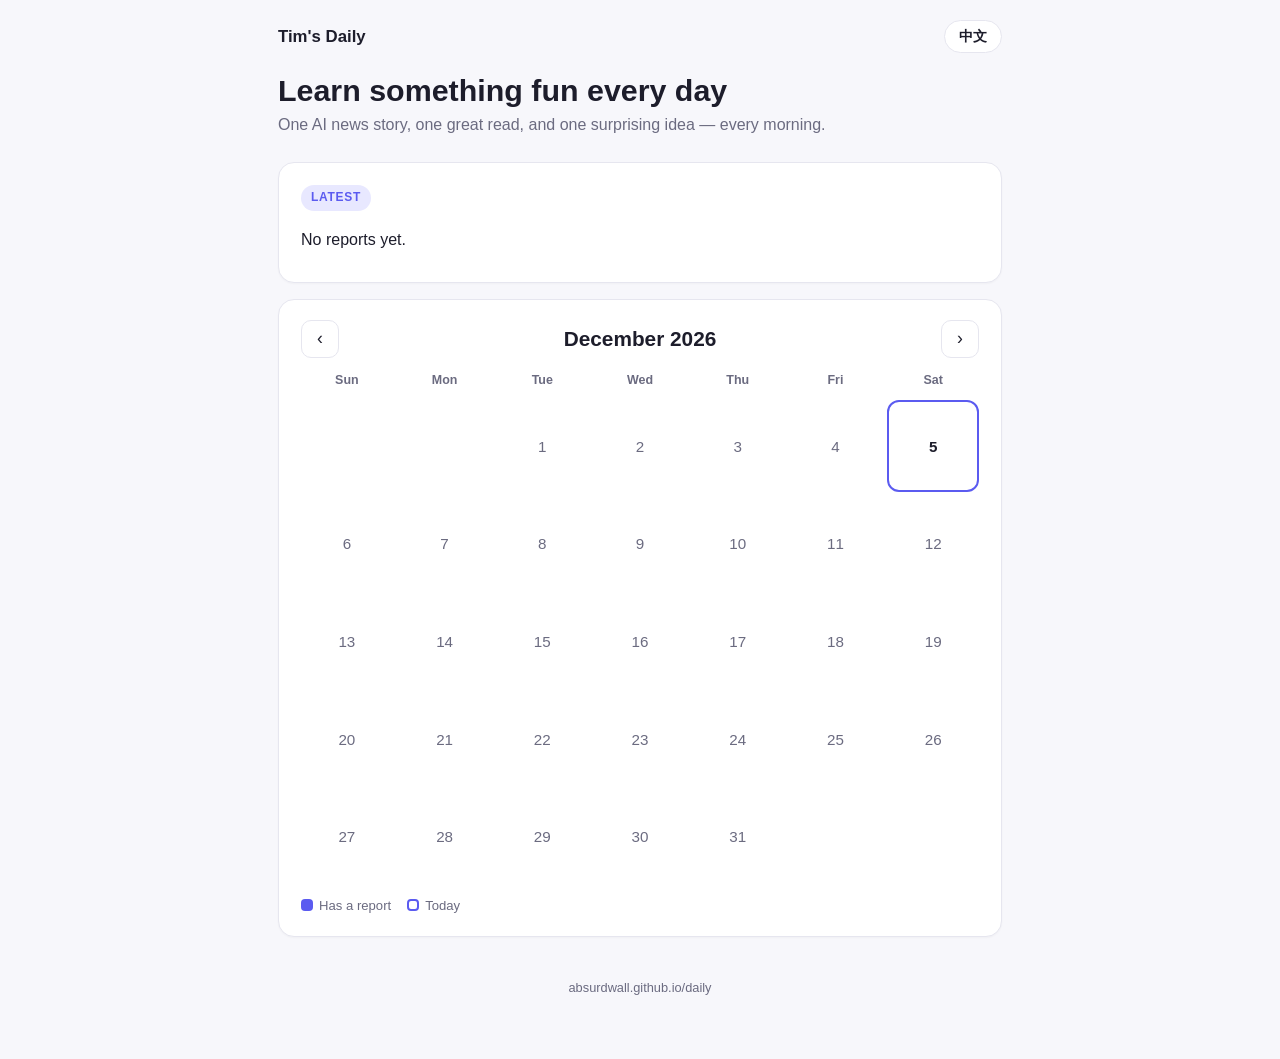
==== index.html @ eff322d0 "Site skeleton: calendar, styles, language toggle, publisher" ====
<!doctype html>
<html lang="en">
<head>
<meta charset="utf-8">
<meta name="viewport" content="width=device-width,initial-scale=1">
<title>Tim's Daily · 每日一学</title>
<link rel="stylesheet" href="style.css">
<script src="lang.js"></script>
</head>
<body>
<div class="wrap">
  <header class="top">
    <span class="brand"><span data-lang="en">Tim's Daily</span><span data-lang="zh" hidden>Tim 的每日一学</span></span>
    <button class="lang-toggle" type="button">中文</button>
  </header>
  <h1><span data-lang="en">Learn something fun every day</span><span data-lang="zh" hidden>每天学点有趣的东西</span></h1>
  <p class="sub"><span data-lang="en">One AI news story, one great read, and one surprising idea — every morning.</span><span data-lang="zh" hidden>每天早上：一条 AI 新闻、一篇好文章、一个意想不到的知识点。</span></p>

  <div class="card latest" id="latest">
    <span class="tag"><span data-lang="en">Latest</span><span data-lang="zh" hidden>最新</span></span>
    <p id="latest-body"><span data-lang="en">No reports yet.</span><span data-lang="zh" hidden>还没有日报。</span></p>
  </div>

  <div class="card">
    <div class="cal-head">
      <button class="navbtn" id="prev" type="button" aria-label="Previous month">‹</button>
      <h2 id="month-label"></h2>
      <button class="navbtn" id="next" type="button" aria-label="Next month">›</button>
    </div>
    <div class="grid" id="grid"></div>
    <div class="legend">
      <span><i style="background:var(--accent)"></i><span data-lang="en">Has a report</span><span data-lang="zh" hidden>有日报</span></span>
      <span><i style="outline:2px solid var(--accent);outline-offset:-2px"></i><span data-lang="en">Today</span><span data-lang="zh" hidden>今天</span></span>
    </div>
  </div>
  <footer>absurdwall.github.io/daily</footer>
</div>
<script>
(function(){
  var reports=[], byDate={};
  function nyToday(){
    var p=new Intl.DateTimeFormat('en-CA',{timeZone:'America/New_York',year:'numeric',month:'2-digit',day:'2-digit'}).format(new Date());
    return p; // YYYY-MM-DD
  }
  var today=nyToday();
  var view={y:+today.slice(0,4), m:+today.slice(5,7)-1};
  function pad(n){return (n<10?'0':'')+n}
  function lang(){return window.DailyLang?window.DailyLang.get():'en'}
  function esc(s){return String(s||'').replace(/[&<>"]/g,function(c){return {'&':'&amp;','<':'&lt;','>':'&gt;','"':'&quot;'}[c]})}
  function render(){
    var L=lang();
    var monthsEn=['January','February','March','April','May','June','July','August','September','October','November','December'];
    document.getElementById('month-label').textContent = L==='zh' ? (view.y+'年'+(view.m+1)+'月') : (monthsEn[view.m]+' '+view.y);
    var dows = L==='zh' ? ['日','一','二','三','四','五','六'] : ['Sun','Mon','Tue','Wed','Thu','Fri','Sat'];
    var g=document.getElementById('grid'), html='';
    dows.forEach(function(d){html+='<div class="dow">'+d+'</div>'});
    var first=new Date(Date.UTC(view.y,view.m,1)).getUTCDay();
    var days=new Date(Date.UTC(view.y,view.m+1,0)).getUTCDate();
    for(var i=0;i<first;i++) html+='<div class="day empty"></div>';
    for(var d=1;d<=days;d++){
      var key=view.y+'-'+pad(view.m+1)+'-'+pad(d);
      var cls='day'+(key===today?' today':'');
      var r=byDate[key];
      if(r){
        var t=esc(L==='zh'?(r.title_zh||r.title_en):(r.title_en||r.title_zh));
        html+='<a class="'+cls+' has" href="days/'+key+'.html" title="'+t+'">'+d+'</a>';
      } else html+='<div class="'+cls+'">'+d+'</div>';
    }
    g.innerHTML=html;
    var lb=document.getElementById('latest-body');
    if(reports.length){
      var r0=reports[reports.length-1];
      lb.innerHTML='<a href="days/'+r0.date+'.html">'+esc(r0.date)+' · '+esc(L==='zh'?(r0.title_zh||r0.title_en):(r0.title_en||r0.title_zh))+'</a>';
    }
  }
  document.getElementById('prev').onclick=function(){view.m--; if(view.m<0){view.m=11;view.y--} render()};
  document.getElementById('next').onclick=function(){view.m++; if(view.m>11){view.m=0;view.y++} render()};
  document.addEventListener('langchange',render);
  fetch('reports.json',{cache:'no-store'}).then(function(r){return r.json()}).then(function(list){
    reports=(list||[]).slice().sort(function(a,b){return a.date<b.date?-1:1});
    reports.forEach(function(r){byDate[r.date]=r});
    render();
  }).catch(render);
  render();
})();
</script>
</body>
</html>
---- style.css ----
:root{--bg:#f7f7fb;--card:#fff;--ink:#1d1d2b;--muted:#6b6b80;--accent:#5b5bf0;--accent-soft:#e8e8ff;--line:#e6e6ef;--radius:16px}
@media (prefers-color-scheme:dark){:root{--bg:#12121a;--card:#1c1c28;--ink:#ececf4;--muted:#9a9ab0;--accent:#8a8aff;--accent-soft:#2a2a48;--line:#2c2c3c}}
*{box-sizing:border-box}
body{margin:0;font-family:-apple-system,BlinkMacSystemFont,"Segoe UI",Roboto,"PingFang SC","Hiragino Sans GB","Microsoft YaHei",sans-serif;background:var(--bg);color:var(--ink);line-height:1.65}
a{color:var(--accent);text-decoration:none}a:hover{text-decoration:underline}
.wrap{max-width:760px;margin:0 auto;padding:20px 18px 60px}
header.top{display:flex;align-items:center;justify-content:space-between;gap:12px;margin-bottom:18px}
.brand{font-weight:700;font-size:1.05rem;color:var(--ink)}
.lang-toggle{border:1px solid var(--line);background:var(--card);color:var(--ink);border-radius:999px;padding:6px 14px;font-size:.9rem;cursor:pointer;font-weight:600}
.lang-toggle:hover{border-color:var(--accent)}
h1{font-size:1.9rem;line-height:1.25;margin:.2em 0 .1em}
.sub{color:var(--muted);margin:0 0 24px}
.card{background:var(--card);border:1px solid var(--line);border-radius:var(--radius);padding:20px 22px;margin:16px 0;box-shadow:0 1px 2px rgba(0,0,0,.03)}
.tag{display:inline-block;font-size:.75rem;font-weight:700;letter-spacing:.06em;text-transform:uppercase;color:var(--accent);background:var(--accent-soft);border-radius:999px;padding:3px 10px;margin-bottom:8px}
.card h2{font-size:1.25rem;margin:.2em 0 .5em;line-height:1.35}
.card p{margin:.5em 0}
.why{border-left:3px solid var(--accent);padding-left:12px;color:var(--ink)}
.src{font-size:.9rem;margin-top:12px}
.daynav{display:flex;justify-content:space-between;gap:10px;margin-top:28px;font-size:.95rem}
.daynav .disabled{color:var(--muted);opacity:.5}
/* calendar */
.cal-head{display:flex;align-items:center;justify-content:space-between;margin-bottom:12px}
.cal-head h2{margin:0;font-size:1.3rem}
.navbtn{border:1px solid var(--line);background:var(--card);color:var(--ink);border-radius:10px;width:38px;height:38px;font-size:1.1rem;cursor:pointer}
.navbtn:hover{border-color:var(--accent)}
.grid{display:grid;grid-template-columns:repeat(7,1fr);gap:6px}
.dow{text-align:center;font-size:.78rem;color:var(--muted);font-weight:600;padding-bottom:4px}
.day{aspect-ratio:1/1;display:flex;align-items:center;justify-content:center;border-radius:12px;font-size:.95rem;color:var(--muted);position:relative}
.day.empty{visibility:hidden}
a.day.has{background:var(--accent);color:#fff;font-weight:700;box-shadow:0 2px 8px rgba(91,91,240,.35)}
a.day.has:hover{text-decoration:none;transform:translateY(-1px)}
.day.today{outline:2px solid var(--accent);outline-offset:-2px;color:var(--ink);font-weight:700}
a.day.has.today{outline-color:var(--ink)}
.legend{display:flex;gap:16px;font-size:.82rem;color:var(--muted);margin-top:12px;flex-wrap:wrap}
.legend i{display:inline-block;width:12px;height:12px;border-radius:4px;vertical-align:-1px;margin-right:6px}
.latest a{font-weight:600}
.list{padding-left:18px}.list li{margin:4px 0}
footer{color:var(--muted);font-size:.8rem;text-align:center;margin-top:40px}
@media (max-width:520px){h1{font-size:1.5rem}.card{padding:16px}.grid{gap:4px}.day{border-radius:9px;font-size:.88rem}}
[hidden]{display:none!important}
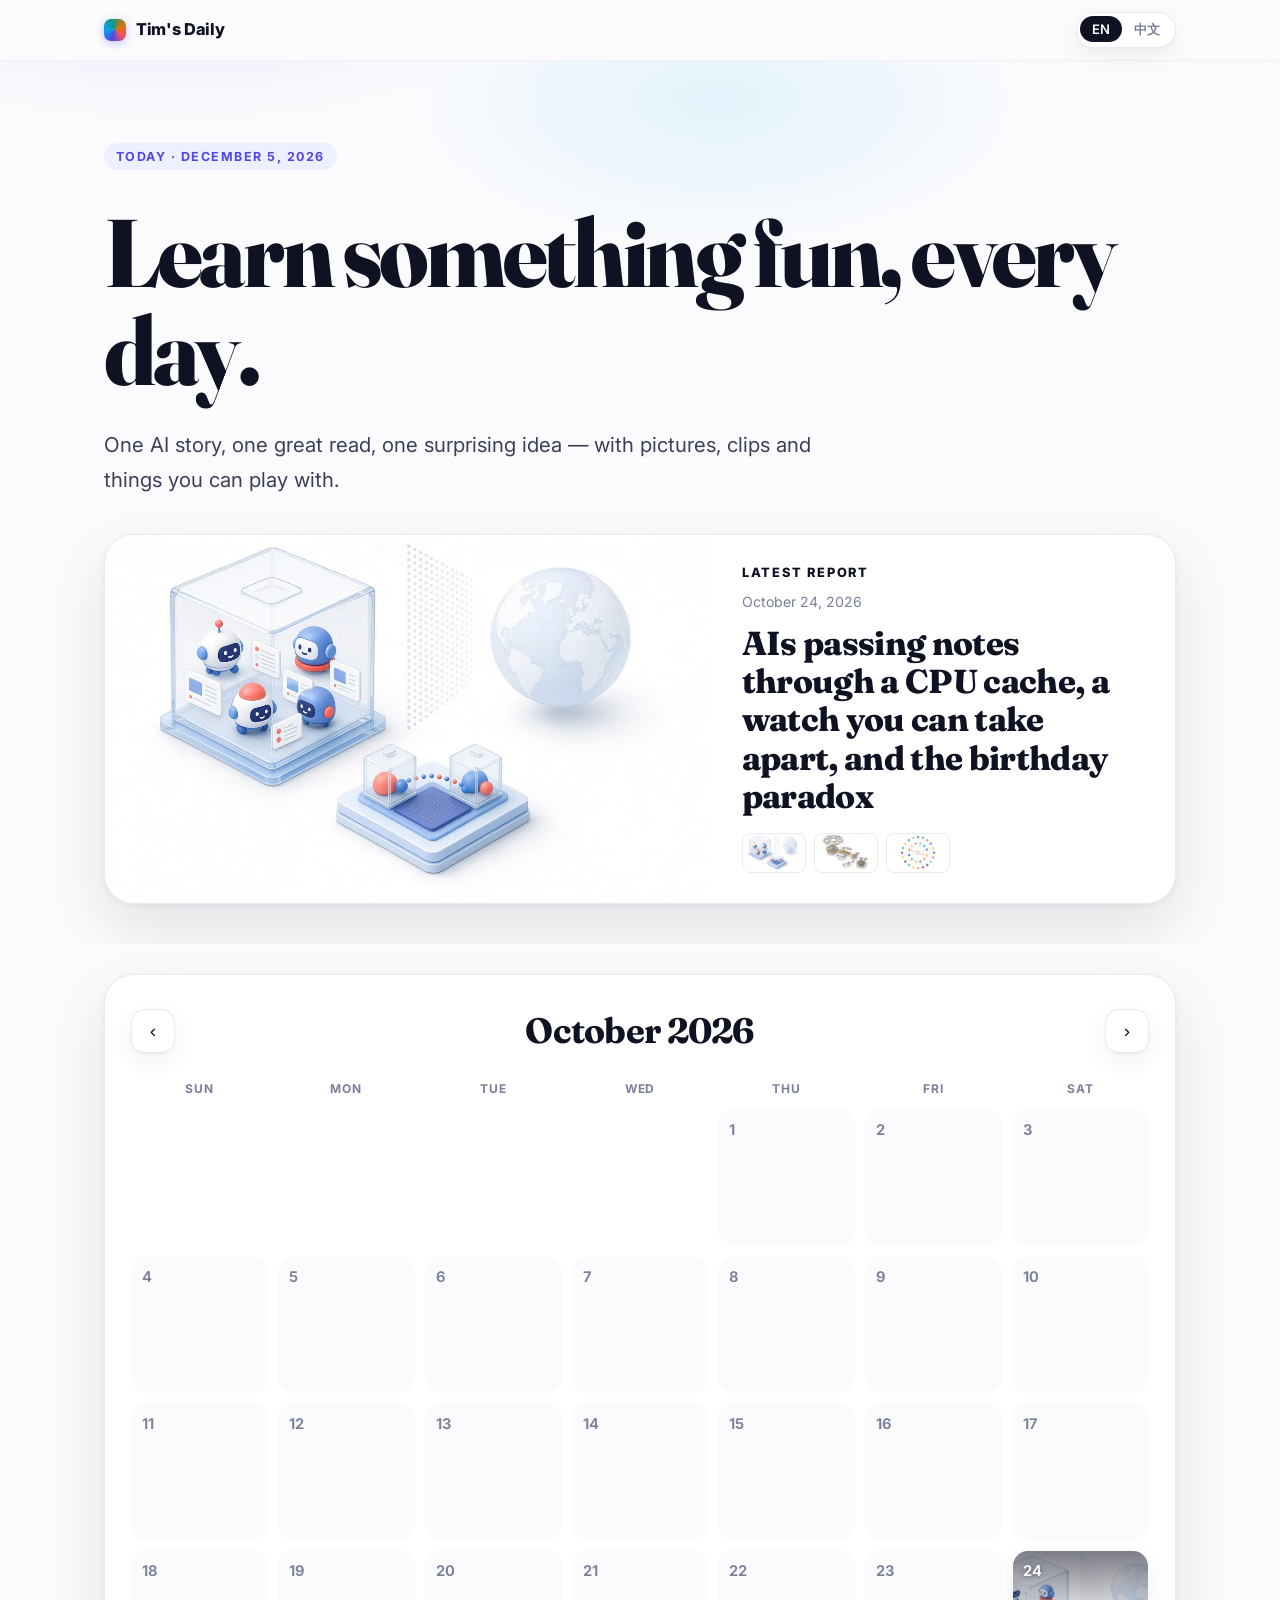
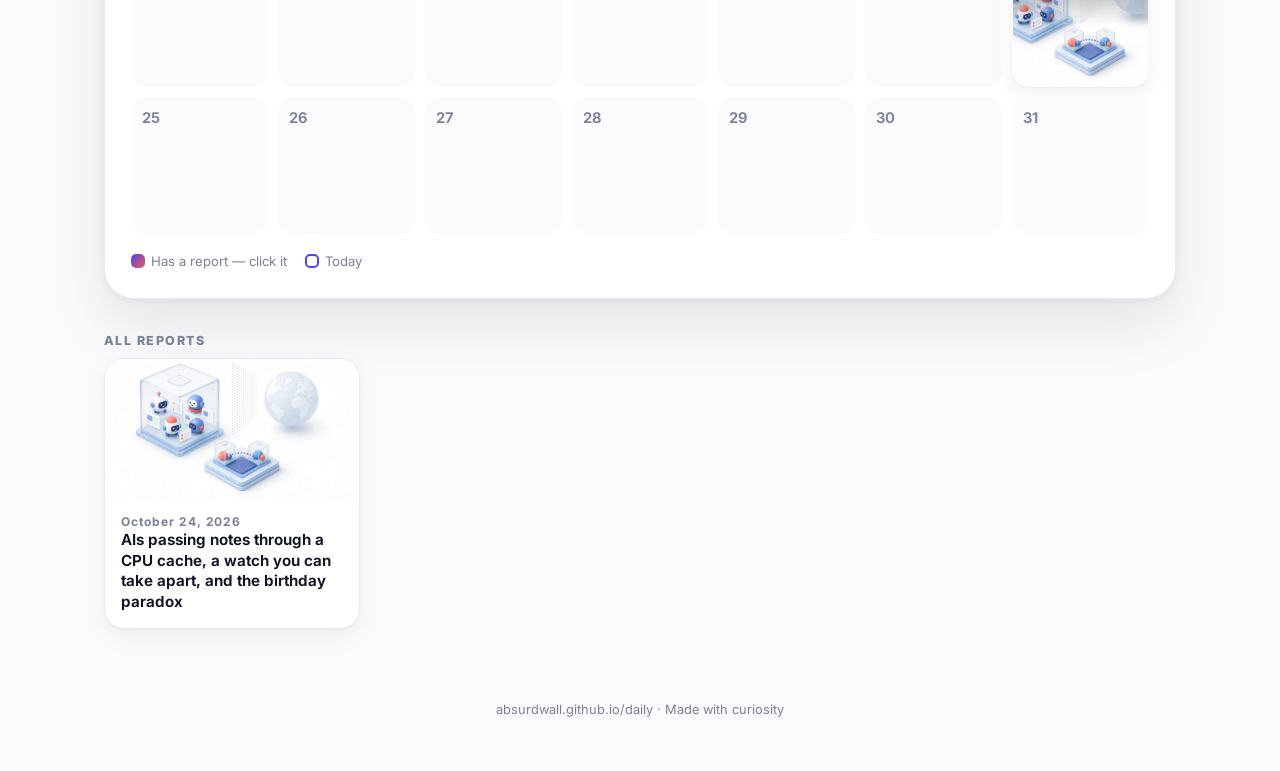
==== commit 2f5f4acd: "Bright & clean redesign: rich Oct 24 page, widgets, media, calendar home, playbook" ====
--- a/index.html
+++ b/index.html
@@ -4,24 +4,31 @@
 <meta charset="utf-8">
 <meta name="viewport" content="width=device-width,initial-scale=1">
 <title>Tim's Daily · 每日一学</title>
-<link rel="stylesheet" href="style.css">
+<meta name="description" content="One AI story, one great read, one surprising idea — every day, in English and 中文.">
+<link rel="preconnect" href="https://fonts.googleapis.com"><link rel="preconnect" href="https://fonts.gstatic.com" crossorigin>
+<link href="https://fonts.googleapis.com/css2?family=Fraunces:opsz,wght@9..144,600..900&family=Inter:wght@400..800&display=swap" rel="stylesheet">
+<link rel="icon" href="data:image/svg+xml,%3Csvg xmlns=%22http://www.w3.org/2000/svg%22 viewBox=%220 0 32 32%22%3E%3Ccircle cx=%2216%22 cy=%2216%22 r=%2214%22 fill=%22%234f46e5%22/%3E%3C/svg%3E"><link rel="stylesheet" href="style.css">
 <script src="lang.js"></script>
+<script src="site.js" defer></script>
 </head>
 <body>
+<header class="topbar"><div class="wrap">
+  <a class="brand" href="./"><span class="dot"></span><span data-lang="en">Tim's Daily</span><span data-lang="zh">Tim 的每日一学</span></a>
+  <button class="lang-toggle" type="button">EN / 中文</button>
+</div></header>
+<main>
+<section class="home-hero day-hero"><div class="wrap">
+  <span class="eyebrow reveal" id="today-label"></span>
+  <h1 class="display reveal"><span data-lang="en">Learn something fun, every day.</span><span data-lang="zh">每天，学点好玩的。</span></h1>
+  <div class="lede reveal"><p data-lang="en">One AI story, one great read, one surprising idea — with pictures, clips and things you can play with.</p><p data-lang="zh">一条 AI 新闻、一篇好文、一个意想不到的知识点——配上图片、短片和可以动手玩的互动。</p></div>
+  <a class="latest-card reveal" id="latest" href="#" hidden>
+    <div class="img"><img id="latest-img" alt=""></div>
+    <div class="txt"><span class="sec-tag"><span data-lang="en">Latest report</span><span data-lang="zh">最新一期</span></span>
+      <span class="w-muted" id="latest-date"></span><h2 id="latest-title"></h2><div class="thumbs" id="latest-thumbs"></div></div>
+  </a>
+</div></section>
 <div class="wrap">
-  <header class="top">
-    <span class="brand"><span data-lang="en">Tim's Daily</span><span data-lang="zh" hidden>Tim 的每日一学</span></span>
-    <button class="lang-toggle" type="button">中文</button>
-  </header>
-  <h1><span data-lang="en">Learn something fun every day</span><span data-lang="zh" hidden>每天学点有趣的东西</span></h1>
-  <p class="sub"><span data-lang="en">One AI news story, one great read, and one surprising idea — every morning.</span><span data-lang="zh" hidden>每天早上：一条 AI 新闻、一篇好文章、一个意想不到的知识点。</span></p>
-
-  <div class="card latest" id="latest">
-    <span class="tag"><span data-lang="en">Latest</span><span data-lang="zh" hidden>最新</span></span>
-    <p id="latest-body"><span data-lang="en">No reports yet.</span><span data-lang="zh" hidden>还没有日报。</span></p>
-  </div>
-
-  <div class="card">
+  <section class="cal reveal">
     <div class="cal-head">
       <button class="navbtn" id="prev" type="button" aria-label="Previous month">‹</button>
       <h2 id="month-label"></h2>
@@ -29,56 +36,56 @@
     </div>
     <div class="grid" id="grid"></div>
     <div class="legend">
-      <span><i style="background:var(--accent)"></i><span data-lang="en">Has a report</span><span data-lang="zh" hidden>有日报</span></span>
-      <span><i style="outline:2px solid var(--accent);outline-offset:-2px"></i><span data-lang="en">Today</span><span data-lang="zh" hidden>今天</span></span>
+      <span><i style="background:linear-gradient(135deg,var(--indigo),var(--coral))"></i><span data-lang="en">Has a report — click it</span><span data-lang="zh">有日报，点开看</span></span>
+      <span><i style="border:2px solid var(--indigo)"></i><span data-lang="en">Today</span><span data-lang="zh">今天</span></span>
     </div>
-  </div>
-  <footer>absurdwall.github.io/daily</footer>
+  </section>
+  <h3 class="gal-title reveal"><span data-lang="en">All reports</span><span data-lang="zh">全部日报</span></h3>
+  <div class="recent" id="recent"></div>
 </div>
+</main>
+<footer>absurdwall.github.io/daily · <span data-lang="en">Made with curiosity</span><span data-lang="zh">好奇心出品</span></footer>
 <script>
 (function(){
-  var reports=[], byDate={};
-  function nyToday(){
-    var p=new Intl.DateTimeFormat('en-CA',{timeZone:'America/New_York',year:'numeric',month:'2-digit',day:'2-digit'}).format(new Date());
-    return p; // YYYY-MM-DD
-  }
-  var today=nyToday();
+  var reports=[], by={};
+  var today=new Intl.DateTimeFormat('en-CA',{timeZone:'America/New_York',year:'numeric',month:'2-digit',day:'2-digit'}).format(new Date());
   var view={y:+today.slice(0,4), m:+today.slice(5,7)-1};
   function pad(n){return (n<10?'0':'')+n}
-  function lang(){return window.DailyLang?window.DailyLang.get():'en'}
+  function L(){return window.DailyLang.get()}
   function esc(s){return String(s||'').replace(/[&<>"]/g,function(c){return {'&':'&amp;','<':'&lt;','>':'&gt;','"':'&quot;'}[c]})}
+  function ttl(r){return L()==='zh'?(r.title_zh||r.title_en):(r.title_en||r.title_zh)}
+  var MEN=['January','February','March','April','May','June','July','August','September','October','November','December'];
+  function fmt(d){var y=+d.slice(0,4),m=+d.slice(5,7),dd=+d.slice(8,10);return L()==='zh'?(y+'年'+m+'月'+dd+'日'):(MEN[m-1]+' '+dd+', '+y)}
   function render(){
-    var L=lang();
-    var monthsEn=['January','February','March','April','May','June','July','August','September','October','November','December'];
-    document.getElementById('month-label').textContent = L==='zh' ? (view.y+'年'+(view.m+1)+'月') : (monthsEn[view.m]+' '+view.y);
-    var dows = L==='zh' ? ['日','一','二','三','四','五','六'] : ['Sun','Mon','Tue','Wed','Thu','Fri','Sat'];
-    var g=document.getElementById('grid'), html='';
-    dows.forEach(function(d){html+='<div class="dow">'+d+'</div>'});
-    var first=new Date(Date.UTC(view.y,view.m,1)).getUTCDay();
-    var days=new Date(Date.UTC(view.y,view.m+1,0)).getUTCDate();
-    for(var i=0;i<first;i++) html+='<div class="day empty"></div>';
-    for(var d=1;d<=days;d++){
-      var key=view.y+'-'+pad(view.m+1)+'-'+pad(d);
-      var cls='day'+(key===today?' today':'');
-      var r=byDate[key];
-      if(r){
-        var t=esc(L==='zh'?(r.title_zh||r.title_en):(r.title_en||r.title_zh));
-        html+='<a class="'+cls+' has" href="days/'+key+'.html" title="'+t+'">'+d+'</a>';
-      } else html+='<div class="'+cls+'">'+d+'</div>';
+    document.getElementById('today-label').textContent=(L()==='zh'?'今天 · ':'Today · ')+fmt(today);
+    document.getElementById('month-label').textContent=L()==='zh'?(view.y+'年'+(view.m+1)+'月'):(MEN[view.m]+' '+view.y);
+    var dows=L()==='zh'?['日','一','二','三','四','五','六']:['Sun','Mon','Tue','Wed','Thu','Fri','Sat'];
+    var h=dows.map(function(d){return '<div class="dow">'+d+'</div>'}).join('');
+    var first=new Date(Date.UTC(view.y,view.m,1)).getUTCDay(), n=new Date(Date.UTC(view.y,view.m+1,0)).getUTCDate();
+    for(var i=0;i<first;i++) h+='<div class="day empty"></div>';
+    for(var d=1;d<=n;d++){
+      var k=view.y+'-'+pad(view.m+1)+'-'+pad(d), c='day'+(k===today?' today':''), r=by[k];
+      h+= r ? '<a class="'+c+' has" href="days/'+k+'.html" title="'+esc(ttl(r))+'">'+(r.thumb?'<img src="'+esc(r.thumb)+'" alt="" loading="lazy">':'')+'<span>'+d+'</span></a>'
+            : '<div class="'+c+'"><span>'+d+'</span></div>';
     }
-    g.innerHTML=html;
-    var lb=document.getElementById('latest-body');
+    document.getElementById('grid').innerHTML=h;
     if(reports.length){
-      var r0=reports[reports.length-1];
-      lb.innerHTML='<a href="days/'+r0.date+'.html">'+esc(r0.date)+' · '+esc(L==='zh'?(r0.title_zh||r0.title_en):(r0.title_en||r0.title_zh))+'</a>';
+      var r0=reports[reports.length-1], a=document.getElementById('latest');
+      a.hidden=false; a.href='days/'+r0.date+'.html';
+      document.getElementById('latest-img').src=r0.thumb||'';
+      document.getElementById('latest-date').textContent=fmt(r0.date);
+      document.getElementById('latest-title').textContent=ttl(r0);
+      document.getElementById('latest-thumbs').innerHTML=(r0.thumbs||[]).map(function(t){return '<img src="'+esc(t)+'" alt="">'}).join('');
+      document.getElementById('recent').innerHTML=reports.slice().reverse().map(function(r){
+        return '<a href="days/'+r.date+'.html">'+(r.thumb?'<img src="'+esc(r.thumb)+'" alt="" loading="lazy">':'')+'<div class="m"><div class="d">'+esc(fmt(r.date))+'</div>'+esc(ttl(r))+'</div></a>'}).join('');
     }
   }
-  document.getElementById('prev').onclick=function(){view.m--; if(view.m<0){view.m=11;view.y--} render()};
-  document.getElementById('next').onclick=function(){view.m++; if(view.m>11){view.m=0;view.y++} render()};
+  document.getElementById('prev').onclick=function(){if(--view.m<0){view.m=11;view.y--}render()};
+  document.getElementById('next').onclick=function(){if(++view.m>11){view.m=0;view.y++}render()};
   document.addEventListener('langchange',render);
   fetch('reports.json',{cache:'no-store'}).then(function(r){return r.json()}).then(function(list){
-    reports=(list||[]).slice().sort(function(a,b){return a.date<b.date?-1:1});
-    reports.forEach(function(r){byDate[r.date]=r});
+    reports=(list||[]).slice().sort(function(a,b){return a.date<b.date?-1:1}); reports.forEach(function(r){by[r.date]=r});
+    var ym=today.slice(0,7); if(reports.length&&!reports.some(function(r){return r.date.slice(0,7)===ym})){var l=reports[reports.length-1].date;view={y:+l.slice(0,4),m:+l.slice(5,7)-1}}
     render();
   }).catch(render);
   render();
--- a/style.css
+++ b/style.css
@@ -1,40 +1,171 @@
-:root{--bg:#f7f7fb;--card:#fff;--ink:#1d1d2b;--muted:#6b6b80;--accent:#5b5bf0;--accent-soft:#e8e8ff;--line:#e6e6ef;--radius:16px}
-@media (prefers-color-scheme:dark){:root{--bg:#12121a;--card:#1c1c28;--ink:#ececf4;--muted:#9a9ab0;--accent:#8a8aff;--accent-soft:#2a2a48;--line:#2c2c3c}}
+/* Tim's Daily — bright & clean theme */
+:root{
+  --bg:#fbfbfd; --paper:#ffffff; --ink:#0f1222; --ink2:#3b4058; --muted:#7a8099; --line:#e9ebf2;
+  --indigo:#4f46e5; --amber:#d97706; --coral:#f0545c; --teal:#0d9488; --sky:#0ea5e9;
+  --accent:var(--indigo); --accent-soft:#eef0ff;
+  --r:22px; --shadow:0 1px 2px rgba(16,24,40,.04),0 8px 24px rgba(16,24,40,.06);
+  --shadow-lg:0 2px 6px rgba(16,24,40,.05),0 24px 60px rgba(16,24,40,.10);
+  --display:"Fraunces","Noto Serif SC","Songti SC",Georgia,serif;
+  --sans:"Inter",-apple-system,BlinkMacSystemFont,"Segoe UI",Roboto,"PingFang SC","Hiragino Sans GB","Microsoft YaHei",sans-serif;
+}
+html[data-current-lang="en"] [data-lang="zh"], html[data-current-lang="zh"] [data-lang="en"]{display:none!important}
+html:not([data-current-lang]) [data-lang="zh"]{display:none!important}
+[hidden]{display:none!important}
 *{box-sizing:border-box}
-body{margin:0;font-family:-apple-system,BlinkMacSystemFont,"Segoe UI",Roboto,"PingFang SC","Hiragino Sans GB","Microsoft YaHei",sans-serif;background:var(--bg);color:var(--ink);line-height:1.65}
-a{color:var(--accent);text-decoration:none}a:hover{text-decoration:underline}
-.wrap{max-width:760px;margin:0 auto;padding:20px 18px 60px}
-header.top{display:flex;align-items:center;justify-content:space-between;gap:12px;margin-bottom:18px}
-.brand{font-weight:700;font-size:1.05rem;color:var(--ink)}
-.lang-toggle{border:1px solid var(--line);background:var(--card);color:var(--ink);border-radius:999px;padding:6px 14px;font-size:.9rem;cursor:pointer;font-weight:600}
-.lang-toggle:hover{border-color:var(--accent)}
-h1{font-size:1.9rem;line-height:1.25;margin:.2em 0 .1em}
-.sub{color:var(--muted);margin:0 0 24px}
-.card{background:var(--card);border:1px solid var(--line);border-radius:var(--radius);padding:20px 22px;margin:16px 0;box-shadow:0 1px 2px rgba(0,0,0,.03)}
-.tag{display:inline-block;font-size:.75rem;font-weight:700;letter-spacing:.06em;text-transform:uppercase;color:var(--accent);background:var(--accent-soft);border-radius:999px;padding:3px 10px;margin-bottom:8px}
-.card h2{font-size:1.25rem;margin:.2em 0 .5em;line-height:1.35}
-.card p{margin:.5em 0}
-.why{border-left:3px solid var(--accent);padding-left:12px;color:var(--ink)}
-.src{font-size:.9rem;margin-top:12px}
-.daynav{display:flex;justify-content:space-between;gap:10px;margin-top:28px;font-size:.95rem}
-.daynav .disabled{color:var(--muted);opacity:.5}
-/* calendar */
-.cal-head{display:flex;align-items:center;justify-content:space-between;margin-bottom:12px}
-.cal-head h2{margin:0;font-size:1.3rem}
-.navbtn{border:1px solid var(--line);background:var(--card);color:var(--ink);border-radius:10px;width:38px;height:38px;font-size:1.1rem;cursor:pointer}
-.navbtn:hover{border-color:var(--accent)}
-.grid{display:grid;grid-template-columns:repeat(7,1fr);gap:6px}
-.dow{text-align:center;font-size:.78rem;color:var(--muted);font-weight:600;padding-bottom:4px}
-.day{aspect-ratio:1/1;display:flex;align-items:center;justify-content:center;border-radius:12px;font-size:.95rem;color:var(--muted);position:relative}
+html{scroll-behavior:smooth}
+body{margin:0;font-family:var(--sans);background:var(--bg);color:var(--ink);line-height:1.7;-webkit-font-smoothing:antialiased;font-size:17px}
+a{color:var(--accent);text-decoration:none}
+a:hover{text-decoration:underline;text-underline-offset:3px}
+img,video,canvas,svg{max-width:100%;display:block}
+.wrap{max-width:1120px;margin:0 auto;padding:0 24px}
+.narrow{max-width:720px}
+
+/* top bar */
+.topbar{position:sticky;top:0;z-index:50;background:rgba(251,251,253,.78);backdrop-filter:saturate(180%) blur(14px);-webkit-backdrop-filter:saturate(180%) blur(14px);border-bottom:1px solid rgba(233,235,242,.7)}
+.topbar .wrap{display:flex;align-items:center;justify-content:space-between;height:60px;gap:12px}
+.brand{font-weight:800;letter-spacing:-.02em;color:var(--ink);font-size:1.02rem;display:flex;align-items:center;gap:10px}
+.brand .dot{width:22px;height:22px;border-radius:7px;background:conic-gradient(from 200deg,var(--indigo),var(--sky),var(--teal),var(--amber),var(--coral),var(--indigo));box-shadow:0 2px 8px rgba(79,70,229,.35)}
+.brand:hover{text-decoration:none}
+.lang-toggle{display:inline-flex;border:1px solid var(--line);background:var(--paper);border-radius:999px;padding:3px;cursor:pointer;font:600 .82rem var(--sans);box-shadow:var(--shadow)}
+.lang-toggle span{padding:5px 12px;border-radius:999px;color:var(--muted);transition:all .25s}
+.lang-toggle span.on{background:var(--ink);color:#fff}
+
+/* hero (day) */
+.day-hero{padding:72px 0 28px;position:relative;overflow:hidden}
+.day-hero::before{content:"";position:absolute;inset:-40% -10% auto -10%;height:560px;background:radial-gradient(40% 50% at 20% 40%,rgba(79,70,229,.13),transparent 70%),radial-gradient(35% 45% at 80% 30%,rgba(240,84,92,.12),transparent 70%),radial-gradient(30% 40% at 55% 70%,rgba(14,165,233,.10),transparent 70%);z-index:-1;animation:drift 18s ease-in-out infinite alternate}
+@keyframes drift{to{transform:translate3d(0,30px,0) scale(1.05)}}
+.eyebrow{display:inline-flex;align-items:center;gap:8px;font:700 .78rem var(--sans);letter-spacing:.12em;text-transform:uppercase;color:var(--accent);background:var(--accent-soft);padding:6px 12px;border-radius:999px}
+.display{font-family:var(--display);font-weight:800;letter-spacing:-.035em;line-height:1.02;font-size:clamp(2.4rem,6.4vw,5.2rem);margin:.35em 0 .3em;font-variation-settings:"opsz" 144}
+html[data-current-lang="zh"] .display{letter-spacing:-.01em;line-height:1.18}
+.lede{font-size:clamp(1.05rem,1.6vw,1.3rem);color:var(--ink2);max-width:740px;margin:0}
+.toc{display:grid;grid-template-columns:repeat(3,1fr);gap:16px;margin:44px 0 10px}
+.toc a{display:block;background:var(--paper);border:1px solid var(--line);border-radius:18px;overflow:hidden;box-shadow:var(--shadow);color:var(--ink);transition:transform .35s cubic-bezier(.2,.8,.2,1),box-shadow .35s}
+.toc a:hover{transform:translateY(-4px);box-shadow:var(--shadow-lg);text-decoration:none}
+.toc img{aspect-ratio:16/9;object-fit:cover;width:100%}
+.toc .meta{padding:12px 16px 16px}
+.toc .num{font:800 .75rem var(--sans);letter-spacing:.12em;color:var(--sec,var(--accent))}
+.toc .ttl{font-weight:700;line-height:1.35;font-size:.98rem;margin-top:4px;display:-webkit-box;-webkit-line-clamp:2;-webkit-box-orient:vertical;overflow:hidden}
+
+/* sections */
+.section{padding:84px 0 40px;--sec:var(--indigo);--sec-soft:#eef0ff}
+.section.s-blog_pick{--sec:var(--amber);--sec-soft:#fff5e6}
+.section.s-learn{--sec:var(--coral);--sec-soft:#fff0f0}
+.sec-head{display:flex;align-items:baseline;gap:18px;margin-bottom:18px}
+.sec-num{font-family:var(--display);font-weight:800;font-size:clamp(3rem,7vw,5.5rem);line-height:.9;color:transparent;-webkit-text-stroke:2px var(--sec);opacity:.9}
+.sec-tag{font:800 .8rem var(--sans);letter-spacing:.14em;text-transform:uppercase;color:var(--sec)}
+.sec-title{font-family:var(--display);font-weight:750;letter-spacing:-.025em;line-height:1.1;font-size:clamp(1.8rem,4vw,3.1rem);margin:.15em 0 .6em;max-width:980px}
+.sec-title a{color:var(--ink)}
+.hero-fig{margin:0 0 36px;border-radius:28px;overflow:hidden;box-shadow:var(--shadow-lg);background:var(--paper);position:relative}
+.hero-fig img{width:100%;aspect-ratio:16/9;object-fit:cover;transform:scale(1.04);transition:transform 1.6s cubic-bezier(.2,.8,.2,1)}
+.hero-fig.in img{transform:scale(1)}
+.hero-fig figcaption,.fig-cap{font-size:.82rem;color:var(--muted);padding:10px 16px 12px;background:var(--paper);line-height:1.5}
+.badge{display:inline-block;font:700 .68rem var(--sans);letter-spacing:.08em;text-transform:uppercase;padding:2px 8px;border-radius:6px;background:var(--sec-soft);color:var(--sec);margin-right:6px;vertical-align:1px}
+.body{font-size:1.08rem;color:var(--ink2)}
+.body p{margin:0 0 1em}
+.body p:first-child::first-letter{font-family:var(--display);font-weight:800;float:left;font-size:3.4em;line-height:.9;margin:.06em .1em 0 0;color:var(--sec)}
+html[data-current-lang="zh"] .body p:first-child::first-letter{font-family:inherit;float:none;font-size:inherit;margin:0;color:inherit;font-weight:inherit}
+.points{display:grid;grid-template-columns:repeat(auto-fit,minmax(210px,1fr));gap:14px;margin:26px 0}
+.point{background:var(--paper);border:1px solid var(--line);border-radius:18px;padding:16px 18px;box-shadow:var(--shadow);font-size:.95rem;line-height:1.5;position:relative;overflow:hidden}
+.point::before{content:"";position:absolute;left:0;top:0;bottom:0;width:4px;background:var(--sec)}
+.point b{display:block;font-size:1.5rem;font-family:var(--display);color:var(--sec);line-height:1.1;margin-bottom:4px}
+.why{background:linear-gradient(135deg,var(--sec-soft),#fff);border:1px solid var(--line);border-radius:20px;padding:20px 22px;margin:24px 0}
+.why h4{margin:0 0 6px;font:800 .78rem var(--sans);letter-spacing:.12em;text-transform:uppercase;color:var(--sec)}
+.why p{margin:0;color:var(--ink)}
+.widget-card{background:var(--paper);border:1px solid var(--line);border-radius:28px;box-shadow:var(--shadow-lg);margin:40px 0;overflow:hidden}
+.widget-head{display:flex;align-items:center;gap:12px;padding:18px 22px;border-bottom:1px solid var(--line);background:linear-gradient(180deg,#fff,var(--bg))}
+.widget-head .pulse{width:10px;height:10px;border-radius:50%;background:var(--sec);box-shadow:0 0 0 0 var(--sec);animation:pulse 2s infinite}
+@keyframes pulse{0%{box-shadow:0 0 0 0 color-mix(in srgb,var(--sec) 50%,transparent)}100%{box-shadow:0 0 0 12px transparent}}
+.widget-head h3{margin:0;font-size:1.02rem;font-weight:750}
+.widget-head .hint{margin-left:auto;font-size:.8rem;color:var(--muted)}
+.widget{padding:22px;min-height:200px}
+.widget-err{color:var(--coral)}
+.gallery{display:grid;grid-auto-flow:column;grid-auto-columns:minmax(260px,32%);gap:16px;overflow-x:auto;scroll-snap-type:x mandatory;padding:6px 2px 18px;margin:8px 0 10px}
+.gallery figure{margin:0;scroll-snap-align:start;background:var(--paper);border:1px solid var(--line);border-radius:20px;overflow:hidden;box-shadow:var(--shadow);transition:transform .3s}
+.gallery figure:hover{transform:translateY(-3px)}
+.gallery img{width:100%;aspect-ratio:1/1;object-fit:contain;background:#f6f6f8;cursor:zoom-in}
+.gallery.wide img{aspect-ratio:16/10}
+.gal-title{font:800 .78rem var(--sans);letter-spacing:.12em;text-transform:uppercase;color:var(--muted);margin:34px 0 6px}
+.video-fig{margin:30px 0;border-radius:24px;overflow:hidden;box-shadow:var(--shadow-lg);background:#fff}
+.video-fig video{width:100%;height:auto}
+.source-btn{display:inline-flex;align-items:center;gap:10px;background:var(--ink);color:#fff;padding:13px 20px;border-radius:999px;font-weight:700;font-size:.95rem;box-shadow:var(--shadow-lg);transition:transform .25s}
+.source-btn:hover{transform:translateY(-2px);text-decoration:none}
+.source-btn small{opacity:.7;font-weight:500}
+.divider{height:1px;background:linear-gradient(90deg,transparent,var(--line),transparent);margin:30px 0 0}
+.daynav{display:grid;grid-template-columns:1fr auto 1fr;gap:12px;align-items:center;padding:50px 0 30px}
+.daynav a,.daynav span{padding:14px 18px;border-radius:16px;border:1px solid var(--line);background:var(--paper);font-weight:650;box-shadow:var(--shadow);color:var(--ink)}
+.daynav .r{text-align:right}.daynav .disabled{opacity:.35;box-shadow:none}
+footer{color:var(--muted);font-size:.8rem;text-align:center;padding:30px 0 50px}
+/* lightbox */
+.lightbox{position:fixed;inset:0;background:rgba(251,251,253,.94);backdrop-filter:blur(8px);display:flex;align-items:center;justify-content:center;z-index:100;padding:24px;cursor:zoom-out}
+.lightbox img{max-height:86vh;border-radius:18px;box-shadow:var(--shadow-lg)}
+/* reveal */
+.reveal{opacity:0;transform:translateY(28px);transition:opacity .9s cubic-bezier(.2,.8,.2,1),transform .9s cubic-bezier(.2,.8,.2,1)}
+.reveal.in{opacity:1;transform:none}
+@media (prefers-reduced-motion:reduce){.reveal{opacity:1;transform:none;transition:none}.day-hero::before{animation:none}}
+
+/* shared widget controls */
+.w-row{display:flex;flex-wrap:wrap;gap:10px;align-items:center;margin:10px 0}
+.w-btn{font:650 .9rem var(--sans);border:1px solid var(--line);background:var(--paper);color:var(--ink);border-radius:12px;padding:9px 14px;cursor:pointer;box-shadow:var(--shadow);transition:all .2s}
+.w-btn:hover{border-color:var(--sec)}
+.w-btn.primary{background:var(--sec);border-color:var(--sec);color:#fff}
+.w-btn:disabled{opacity:.45;cursor:default}
+.w-input{font:500 1rem var(--sans);border:1px solid var(--line);border-radius:12px;padding:9px 12px;min-width:0;background:#fff;color:var(--ink)}
+.w-label{font-size:.85rem;color:var(--muted);font-weight:600}
+input[type=range]{accent-color:var(--sec);width:100%}
+.w-big{font-family:var(--display);font-weight:800;font-size:clamp(2.4rem,7vw,4.2rem);line-height:1;color:var(--sec);letter-spacing:-.03em}
+.w-muted{color:var(--muted);font-size:.88rem}
+.w-grid2{display:grid;grid-template-columns:1.15fr .85fr;gap:22px}
+.w-panel{background:var(--bg);border:1px solid var(--line);border-radius:18px;padding:16px}
+.mono{font-family:ui-monospace,SFMono-Regular,Menlo,Consolas,monospace}
+
+/* home */
+.home-hero{padding:80px 0 30px;position:relative}
+.home-hero .display{font-size:clamp(2.6rem,7.5vw,6rem)}
+.latest-card{display:grid;grid-template-columns:1.3fr 1fr;background:var(--paper);border:1px solid var(--line);border-radius:30px;overflow:hidden;box-shadow:var(--shadow-lg);margin:36px 0 10px;color:var(--ink);transition:transform .4s cubic-bezier(.2,.8,.2,1)}
+.latest-card:hover{transform:translateY(-4px);text-decoration:none}
+.latest-card .img{position:relative;min-height:280px;background:#f2f3f8}
+.latest-card .img img{position:absolute;inset:0;width:100%;height:100%;object-fit:cover}
+.latest-card .txt{padding:30px 32px;display:flex;flex-direction:column;justify-content:center;gap:10px}
+.latest-card h2{font-family:var(--display);font-weight:780;letter-spacing:-.02em;line-height:1.15;font-size:clamp(1.4rem,2.6vw,2.1rem);margin:0}
+.thumbs{display:flex;gap:8px;margin-top:8px}
+.thumbs img{width:64px;height:40px;object-fit:cover;border-radius:8px;border:1px solid var(--line)}
+.cal{background:var(--paper);border:1px solid var(--line);border-radius:30px;box-shadow:var(--shadow-lg);padding:26px;margin:30px 0}
+.cal-head{display:flex;align-items:center;justify-content:space-between;margin-bottom:18px}
+.cal-head h2{margin:0;font-family:var(--display);font-size:clamp(1.5rem,3vw,2.2rem);letter-spacing:-.02em}
+.navbtn{border:1px solid var(--line);background:var(--paper);color:var(--ink);border-radius:14px;width:44px;height:44px;font-size:1.2rem;cursor:pointer;box-shadow:var(--shadow)}
+.navbtn:hover{border-color:var(--indigo)}
+.grid{display:grid;grid-template-columns:repeat(7,1fr);gap:10px}
+.dow{text-align:center;font-size:.75rem;color:var(--muted);font-weight:700;letter-spacing:.08em;text-transform:uppercase}
+.day{aspect-ratio:1/1;border-radius:16px;position:relative;display:flex;align-items:flex-start;justify-content:flex-start;padding:8px 10px;font-weight:650;font-size:.92rem;color:var(--muted);background:var(--bg);border:1px solid transparent;overflow:hidden}
 .day.empty{visibility:hidden}
-a.day.has{background:var(--accent);color:#fff;font-weight:700;box-shadow:0 2px 8px rgba(91,91,240,.35)}
-a.day.has:hover{text-decoration:none;transform:translateY(-1px)}
-.day.today{outline:2px solid var(--accent);outline-offset:-2px;color:var(--ink);font-weight:700}
-a.day.has.today{outline-color:var(--ink)}
-.legend{display:flex;gap:16px;font-size:.82rem;color:var(--muted);margin-top:12px;flex-wrap:wrap}
-.legend i{display:inline-block;width:12px;height:12px;border-radius:4px;vertical-align:-1px;margin-right:6px}
-.latest a{font-weight:600}
-.list{padding-left:18px}.list li{margin:4px 0}
-footer{color:var(--muted);font-size:.8rem;text-align:center;margin-top:40px}
-@media (max-width:520px){h1{font-size:1.5rem}.card{padding:16px}.grid{gap:4px}.day{border-radius:9px;font-size:.88rem}}
-[hidden]{display:none!important}
+a.day.has{color:#fff;box-shadow:var(--shadow);transition:transform .3s cubic-bezier(.2,.8,.2,1),box-shadow .3s}
+a.day.has img{position:absolute;inset:0;width:100%;height:100%;object-fit:cover;z-index:0;transition:transform .5s}
+a.day.has::after{content:"";position:absolute;inset:0;background:linear-gradient(180deg,rgba(15,18,34,.55),rgba(15,18,34,0) 55%);z-index:1}
+a.day.has span{position:relative;z-index:2;text-shadow:0 1px 4px rgba(0,0,0,.35)}
+a.day.has:hover{transform:translateY(-3px) scale(1.03);box-shadow:var(--shadow-lg);text-decoration:none}
+a.day.has:hover img{transform:scale(1.08)}
+.day.today{border-color:var(--indigo);color:var(--indigo);background:#fff}
+a.day.has.today{outline:3px solid var(--indigo);outline-offset:2px}
+.legend{display:flex;gap:18px;font-size:.82rem;color:var(--muted);margin-top:16px;flex-wrap:wrap}
+.legend i{display:inline-block;width:14px;height:14px;border-radius:5px;vertical-align:-2px;margin-right:6px}
+.recent{display:grid;grid-template-columns:repeat(auto-fill,minmax(240px,1fr));gap:16px;margin:10px 0 40px}
+.recent a{background:var(--paper);border:1px solid var(--line);border-radius:20px;overflow:hidden;box-shadow:var(--shadow);color:var(--ink)}
+.recent a:hover{text-decoration:none;transform:translateY(-3px)}
+.recent img{aspect-ratio:16/9;object-fit:cover;width:100%}
+.recent .m{padding:12px 16px 16px;font-weight:650;line-height:1.35;font-size:.95rem}
+.recent .d{font-size:.75rem;color:var(--muted);font-weight:700;letter-spacing:.08em}
+
+@media (max-width:820px){
+  .toc{grid-template-columns:1fr;gap:10px}.toc a{display:grid;grid-template-columns:120px 1fr}.toc img{height:100%;aspect-ratio:auto}
+  .w-grid2{grid-template-columns:1fr}
+  .latest-card{grid-template-columns:1fr}.latest-card .img{min-height:200px;aspect-ratio:16/9}
+  .gallery{grid-auto-columns:78%}
+}
+@media (max-width:560px){
+  body{font-size:16px}.wrap{padding:0 16px}
+  .day-hero{padding:44px 0 16px}.section{padding:56px 0 24px}
+  .widget{padding:14px}.widget-head{padding:14px 16px}.widget-head .hint{display:none}
+  .hero-fig{border-radius:20px}.widget-card{border-radius:22px;margin:28px -4px}
+  .grid{gap:5px}.day{border-radius:10px;padding:4px 6px;font-size:.78rem}.cal{padding:16px;border-radius:22px}
+  .daynav{grid-template-columns:1fr 1fr}.daynav .mid{grid-column:1/-1;text-align:center;order:3}
+}
